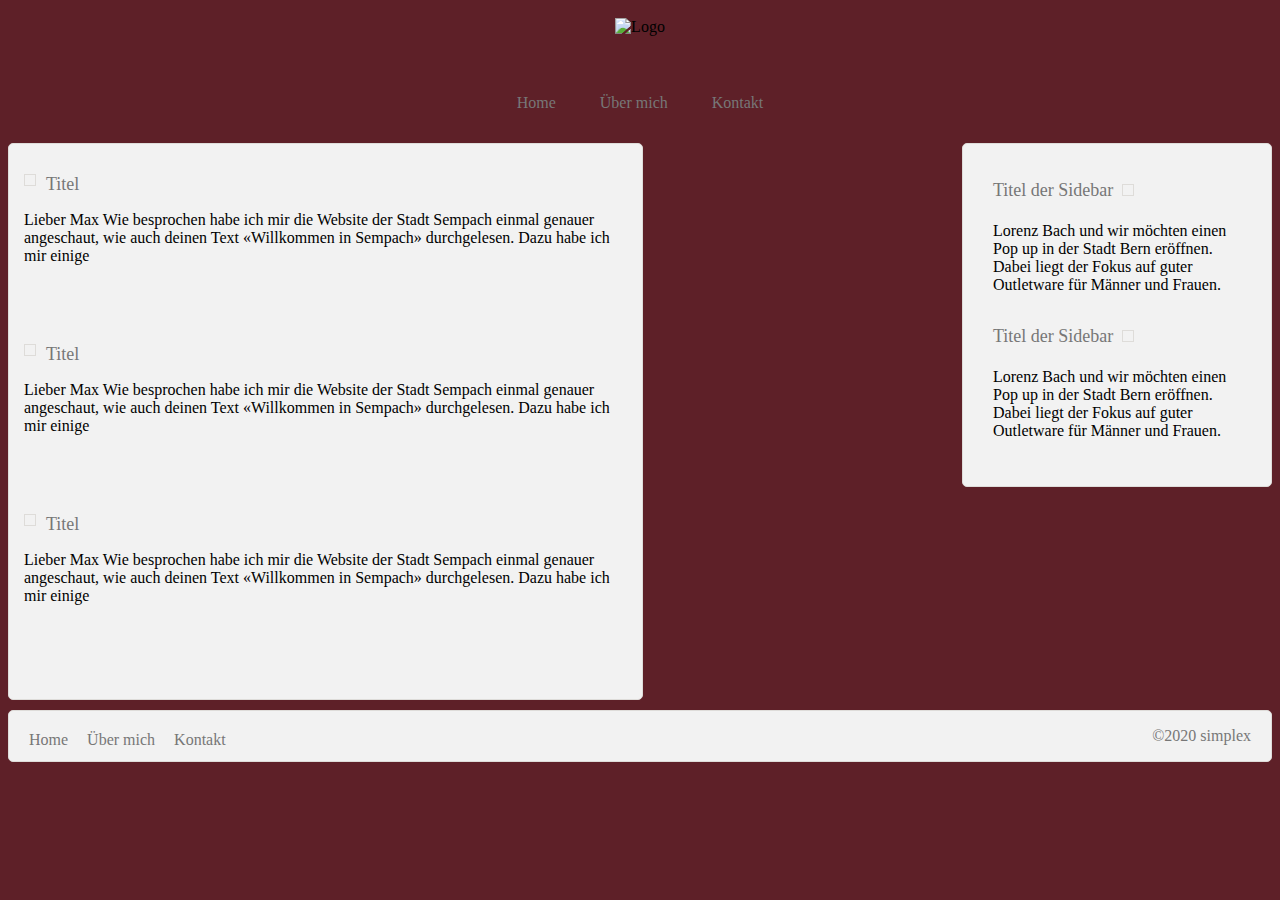
==== index.html @ 1dd3f17b "First Commit" ====
<!DOCTYPE html>

<html>

	<head>
		<link rel="stylesheet" href="style.css" type="text/css">
		<title>HTML | Home</title>
		<meta charset ="utf-8">
	</head>
	
	<body>
		<div id="">
			<header><img src="bilder/logo4.jpeg" alt="Logo"></header>
			
			<nav>
				<ul>
					<li><a href="index.html">Home</a></li>
					<li><a href="ueber mich.html">Über mich</a></li>
					<li><a href="kontakt.html">Kontakt</a></li>
				</ul>
			</nav>
			
			<section>
				<div class="article">
					<img src="bilder/logo3.jpeg" alt="">
					<a href="#">Titel</a>
					<p>Lieber Max Wie besprochen habe ich mir die Website der Stadt Sempach einmal genauer angeschaut, wie auch deinen Text «Willkommen in Sempach» durchgelesen. Dazu habe ich mir einige
					</p>
				</div>
				<div class="article">
					<img src="bilder/logo3.jpeg" alt="">
					<a href="#">Titel</a>
					<p>Lieber Max Wie besprochen habe ich mir die Website der Stadt Sempach einmal genauer angeschaut, wie auch deinen Text «Willkommen in Sempach» durchgelesen. Dazu habe ich mir einige
					</p>
				</div>
				<div class="article">
					<img src="bilder/logo3.jpeg" alt="">
					<a href="#">Titel</a>
					<p>Lieber Max Wie besprochen habe ich mir die Website der Stadt Sempach einmal genauer angeschaut, wie auch deinen Text «Willkommen in Sempach» durchgelesen. Dazu habe ich mir einige
					</p>
				</div>
			</section>
			
			<aside>
				<div class="sidebar">
					<a href="#">Titel der Sidebar</a>
					<img src="bilder/logo4.jpeg" alt="">
					<p>Lorenz Bach und wir möchten einen Pop up in der Stadt Bern eröffnen. Dabei liegt der Fokus auf guter Outletware für Männer und Frauen. </P>
				</div>
				<div class="sidebar">
					<a href="#">Titel der Sidebar</a>
					<img src="bilder/logo4.jpeg" alt="">
					<p>Lorenz Bach und wir möchten einen Pop up in der Stadt Bern eröffnen. Dabei liegt der Fokus auf guter Outletware für Männer und Frauen. </P>
				</div>
			</aside>
			<footer>
				<ul>
					<li><a href="index.html">Home</a></li>
					<li><a href="ueber mich.html">Über mich</a></li>
					<li><a href="kontakt.html">Kontakt</a></li>
				</ul>
				<p><a href="#">&copy;2020 simplex</a></p>
			</footer>
		<div>
	</body>


</html>
---- style.css ----
#Josua {
  width: 960px;
  margin-right: auto;
  margin-left: auto;
  font-size: 16px;
  font-family: arial, sans-serif;
}

body {
  background-color: #5e2028;
}

header {
  padding-top: 10px;
  padding-bottom: 10px;
  height: 50px;
  text-align: center;
}

nav {
  text-align: center;
}

nav ul {
  list-style-type: none;
}

nav li {
  display: inline;
  margin-right: 40px;
}

a {
  color: #777;
  text-decoration: none;
}

section {
  width: 603px;
  float: left;
  padding: 15px;
  margin-top: 15px;
  margin-right: 15px;
  background-color: #f2f2f2;
  border: 1px solid #dedcd9;
  border-radius: 5px;
  margin-bottom: 10px;
}

.article {
  height: 120px;
  margin-top: 15px;
  margin-bottom: 50px;
}

.article img {
  float: left;
  padding: 5px;
  margin-right: 10px;
  border: 1px solid #dedcd9;
}

.article a {
  font-size: 18px;
}

aside {
  width: 258px;
  float: right;
  padding: 25px;
  margin-top: 15px;
  background-color: #f2f2f2;
  border: 1px solid #dedcd9;
  border-radius: 5px;
  margin-bottom: 10px;
}

.sidebar img {
  padding: 5px;
  margin-top: 15px;
  border: 1px solid #dedcd9;
}

.sidebar a {
  font-size: 18px;
  padding: 5px;
}

.sidebar p {
  padding: 5px;
}

footer {
  background-color: #f2f2f2;
  border: 1px solid #dedcd9;
  border-radius: 5px;
  clear: both;
}

footer ul {
  float: left;
  list-style: none;
  padding: 0px;
  margin: 20px;
}

footer li {
  margin-right: 15px;
  display: inline;
}

footer p {
  text-align: right;
  margin-right: 20px;
  color: #777;
}

#Über#mich {
  margin: 15px;
}

#Über#mich hl {
  color: #777;
  padding-bottom: 10px;
}

#Kontakt {
  margin: 15px;
}

#Kontakt h1 {
  color: #777;
  padding-bottom: 10px;
}
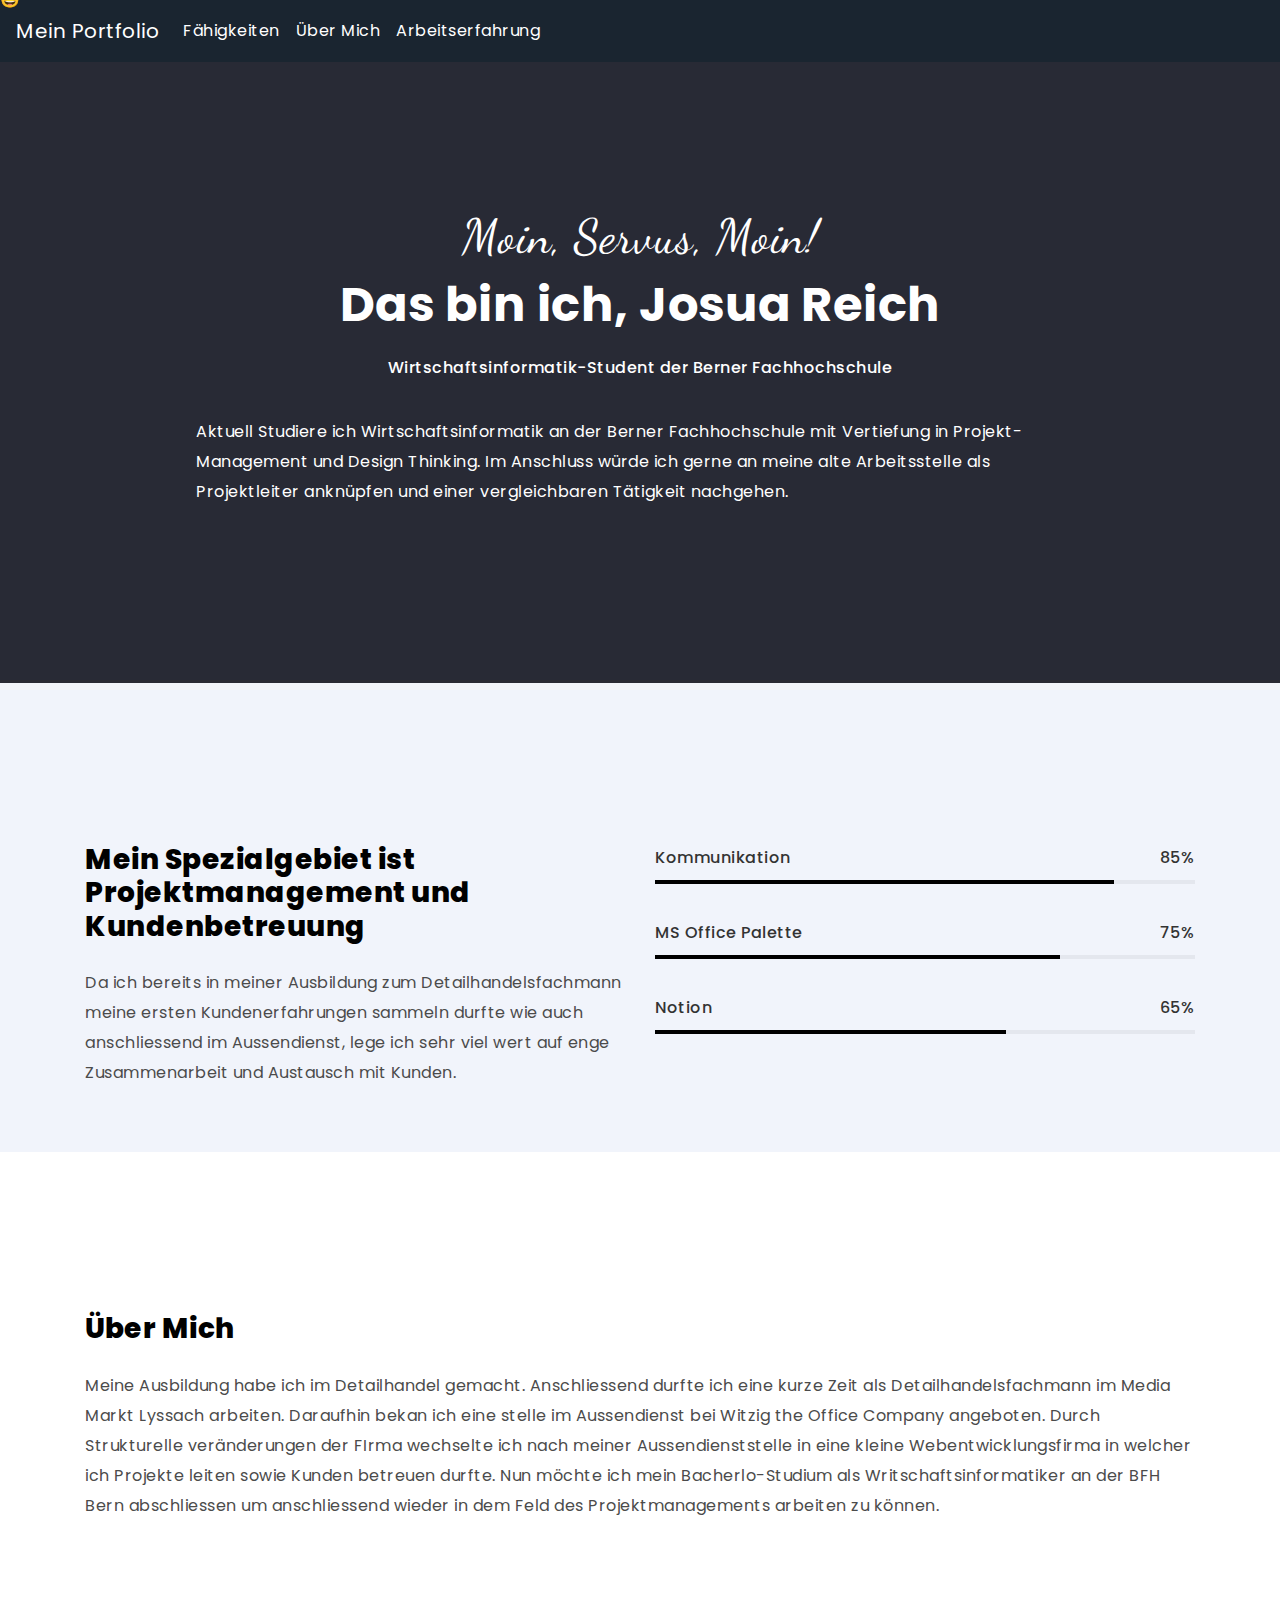
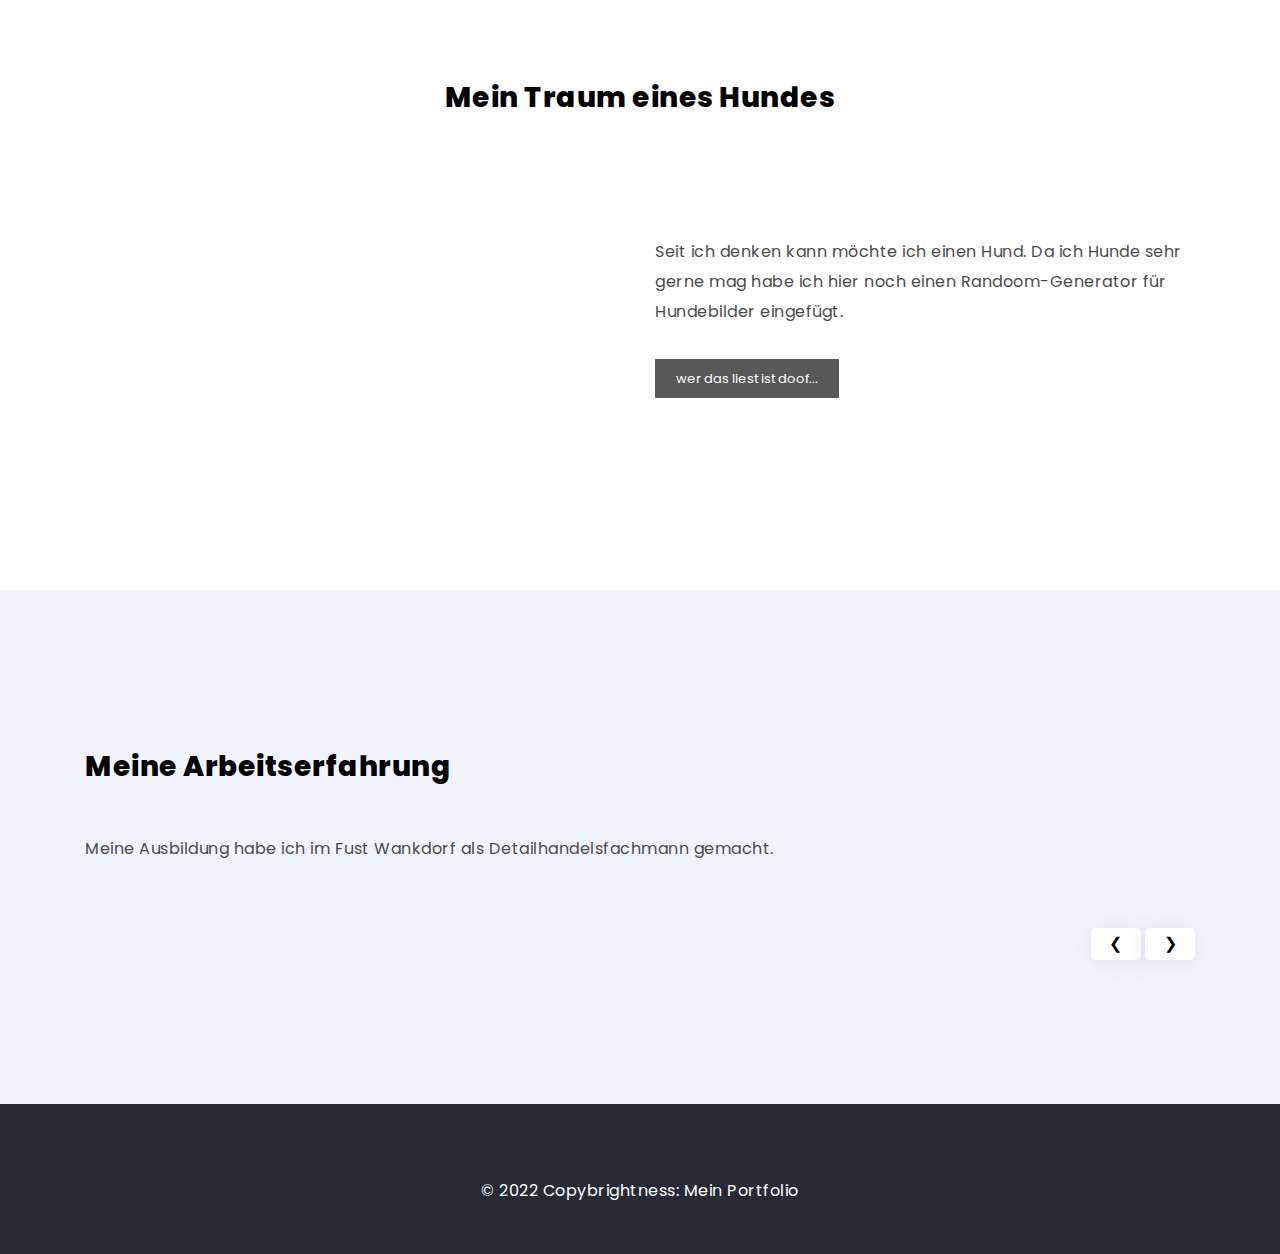
==== commit 9dbd3783: "Commit Homepage final" ====
--- a/index.html
+++ b/index.html
@@ -1,68 +1,298 @@
 <!DOCTYPE html>
-
-<html>
-
-	<head>
-		<link rel="stylesheet" href="style.css" type="text/css">
-		<title>HTML | Home</title>
-		<meta charset ="utf-8">
-	</head>
-	
-	<body>
-		<div id="">
-			<header><img src="bilder/logo4.jpeg" alt="Logo"></header>
-			
-			<nav>
-				<ul>
-					<li><a href="index.html">Home</a></li>
-					<li><a href="ueber mich.html">Über mich</a></li>
-					<li><a href="kontakt.html">Kontakt</a></li>
-				</ul>
-			</nav>
-			
-			<section>
-				<div class="article">
-					<img src="bilder/logo3.jpeg" alt="">
-					<a href="#">Titel</a>
-					<p>Lieber Max Wie besprochen habe ich mir die Website der Stadt Sempach einmal genauer angeschaut, wie auch deinen Text «Willkommen in Sempach» durchgelesen. Dazu habe ich mir einige
-					</p>
-				</div>
-				<div class="article">
-					<img src="bilder/logo3.jpeg" alt="">
-					<a href="#">Titel</a>
-					<p>Lieber Max Wie besprochen habe ich mir die Website der Stadt Sempach einmal genauer angeschaut, wie auch deinen Text «Willkommen in Sempach» durchgelesen. Dazu habe ich mir einige
-					</p>
-				</div>
-				<div class="article">
-					<img src="bilder/logo3.jpeg" alt="">
-					<a href="#">Titel</a>
-					<p>Lieber Max Wie besprochen habe ich mir die Website der Stadt Sempach einmal genauer angeschaut, wie auch deinen Text «Willkommen in Sempach» durchgelesen. Dazu habe ich mir einige
-					</p>
-				</div>
-			</section>
-			
-			<aside>
-				<div class="sidebar">
-					<a href="#">Titel der Sidebar</a>
-					<img src="bilder/logo4.jpeg" alt="">
-					<p>Lorenz Bach und wir möchten einen Pop up in der Stadt Bern eröffnen. Dabei liegt der Fokus auf guter Outletware für Männer und Frauen. </P>
-				</div>
-				<div class="sidebar">
-					<a href="#">Titel der Sidebar</a>
-					<img src="bilder/logo4.jpeg" alt="">
-					<p>Lorenz Bach und wir möchten einen Pop up in der Stadt Bern eröffnen. Dabei liegt der Fokus auf guter Outletware für Männer und Frauen. </P>
-				</div>
-			</aside>
-			<footer>
-				<ul>
-					<li><a href="index.html">Home</a></li>
-					<li><a href="ueber mich.html">Über mich</a></li>
-					<li><a href="kontakt.html">Kontakt</a></li>
-				</ul>
-				<p><a href="#">&copy;2020 simplex</a></p>
-			</footer>
-		<div>
-	</body>
-
-
-</html>+<html lang="en">
+  <head>
+    <meta charset="UTF-8" />
+    <meta name="viewport" content="width=device-width, initial-scale=1.0" />
+    <link
+      rel="stylesheet"
+      href="https://cdn.jsdelivr.net/npm/bootstrap@4.0.0/dist/css/bootstrap.min.css"
+      integrity="sha384-Gn5384xqQ1aoWXA+058RXPxPg6fy4IWvTNh0E263XmFcJlSAwiGgFAW/dAiS6JXm"
+      crossorigin="anonymous"
+    />
+    <link rel="preconnect" href="https://fonts.googleapis.com" />
+    <link rel="preconnect" href="https://fonts.gstatic.com" crossorigin />
+    <link
+      href="https://fonts.googleapis.com/css2?family=Dancing+Script:wght@400;600&family=Poppins:wght@200;300;400;500;600;700;800&display=swap"
+      rel="stylesheet"
+    />
+    <link rel="stylesheet" href="style.css" />
+    <title>Mein Portfolio</title>
+  </head>
+  <body>
+    <!-- navbar -->
+
+    <nav class="navbar navbar-expand-lg navbar-light">
+      <a class="navbar-brand" href="index.html">Mein Portfolio</a>
+
+      <div class="justify-content-end" id="navbarNav">
+        <ul class="navbar-nav">
+          <li class="nav-item active">
+            <a class="nav-link" href="#skills">Fähigkeiten</a>
+          </li>
+          <li class="nav-item">
+            <a class="nav-link" href="#1234567">Über Mich</a>
+          </li>
+          <li class="nav-item">
+            <a class="nav-link" href="#experience">Arbeitserfahrung</a>
+          </li>
+        </ul>
+      </div>
+    </nav>
+
+    <section class="heading">
+      <div class="container">
+        <div class="row justify-content-center">
+          <div class="col-md-10 mt-10 mb-10">
+            <div>
+              <div class="text-center">
+                <p class="there">Moin, Servus, Moin!</p>
+                <div class="mt-4 mb-4">
+                  <h3 class="font-weight-bold">Das bin ich, Josua Reich</h3>
+                </div>
+                <h6 class="mb-4">
+                  Wirtschaftsinformatik-Student der Berner Fachhochschule
+                </h6>
+              </div>
+              <p class="p-3">
+                Aktuell Studiere ich Wirtschaftsinformatik an der Berner
+                Fachhochschule mit Vertiefung in Projekt-Management und Design
+                Thinking. Im Anschluss würde ich gerne an meine alte
+                Arbeitsstelle als Projektleiter anknüpfen und einer
+                vergleichbaren Tätigkeit nachgehen.
+              </p>
+            </div>
+          </div>
+        </div>
+      </div>
+    </section>
+    <!-- skills -->
+    <section class="clr_section">
+      <div class="container">
+        <div class="row justify-content-center" id="skills">
+          <div class="col-md-6 skills_title mt-10 mb-5">
+            <h3>
+              Mein Spezialgebiet ist <br />
+              Projektmanagement und <br />
+              Kundenbetreuung
+            </h3>
+            <div class="text mt-4">
+              <p>
+                Da ich bereits in meiner Ausbildung zum Detailhandelsfachmann
+                meine ersten Kundenerfahrungen sammeln durfte wie auch
+                anschliessend im Aussendienst, lege ich sehr viel wert auf enge
+                Zusammenarbeit und Austausch mit Kunden.
+              </p>
+            </div>
+          </div>
+          <div class="col-md-6 mt-10">
+            <div
+              class="right wow fadeInLeft"
+              data-wow-duration="1.5s"
+              data-wow-delay=".2s"
+              style="
+                visibility: visible;
+                animation-duration: 1.5s;
+                animation-delay: 0.2s;
+                animation-name: fadeInLeft;
+              "
+            >
+              <div class="tokyo_progress">
+                <div class="progress_inner" data-value="95">
+                  <span>
+                    <span class="label">Kommunikation</span>
+                    <span class="number">85%</span></span
+                  >
+                  <div class="background">
+                    <div class="bar open">
+                      <div class="bar_in" style="width: 85%"></div>
+                    </div>
+                  </div>
+                </div>
+                <div class="progress_inner" data-value="80">
+                  <span>
+                    <span class="label">MS Office Palette</span>
+                    <span class="number">75%</span>
+                  </span>
+                  <div class="background">
+                    <div class="bar open">
+                      <div class="bar_in" style="width: 75%"></div>
+                    </div>
+                  </div>
+                </div>
+                <div class="progress_inner" data-value="90">
+                  <span>
+                    <span class="label">Notion</span>
+                    <span class="number">65%</span></span
+                  >
+                  <div class="background">
+                    <div class="bar open">
+                      <div class="bar_in" style="width: 65%"></div>
+                    </div>
+                  </div>
+                </div>
+              </div>
+            </div>
+          </div>
+        </div>
+      </div>
+    </section>
+
+    <section class="about-section mb-10" ID="1234567">
+      <div class="container about_title">
+        <div class="row justify-content-center">
+          <div class="col-md-12 about_title mt-10 mb-10">
+            <h3>Über Mich</h3>
+            <div class="text mt-4">
+              <p>
+                Meine Ausbildung habe ich im Detailhandel gemacht. Anschliessend
+                durfte ich eine kurze Zeit als Detailhandelsfachmann im Media
+                Markt Lyssach arbeiten. Daraufhin bekan ich eine stelle im
+                Aussendienst bei Witzig the Office Company angeboten. Durch
+                Strukturelle veränderungen der FIrma wechselte ich nach meiner
+                Aussendienststelle in eine kleine Webentwicklungsfirma in
+                welcher ich Projekte leiten sowie Kunden betreuen durfte. Nun
+                möchte ich mein Bacherlo-Studium als Writschaftsinformatiker an
+                der BFH Bern abschliessen um anschliessend wieder in dem Feld
+                des Projektmanagements arbeiten zu können.
+              </p>
+            </div>
+          </div>
+        </div>
+        <h3 class="text-center mb-5">Mein Traum eines Hundes</h3>
+        <div class="row justify-content-center">
+          <div class="col-md-6 dog_imgs">
+            <img src="" id="dog_image" class="img-fluid" />
+          </div>
+          <div class="col-md-6 about_title mt-5 mb-5">
+            <div class="text mt-4">
+              <p>
+                Seit ich denken kann möchte ich einen Hund. Da ich Hunde sehr
+                gerne mag habe ich hier noch einen Randoom-Generator für
+                Hundebilder eingefügt.
+              </p>
+            </div>
+            <button class="btn btns mt-3" id="change_image"></button>
+          </div>
+        </div>
+      </div>
+    </section>
+
+    <section class="clr_section">
+      <div class="container">
+        <div class="row justify-content-center" id="experience">
+          <div class="col-md-12 about_title mt-10 mb-10">
+            <h3>Meine Arbeitserfahrung</h3>
+            <div class="text mt-5">
+              <p class="mySlides">
+                Meine Ausbildung habe ich im Fust Wankdorf als
+                Detailhandelsfachmann gemacht.
+              </p>
+              <p class="mySlides">
+                Nach Meiner Lehre bin ich für eine kurze Zeit als
+                Detailhandelsfachmann zu MediaMarkt gewechselt. Anschliessend
+                habe ich im Aussendienst begonnen zu Arbeiten.
+              </p>
+              <p class="mySlides">
+                Während ich mein Studium begann durfte ich eine Stelle als
+                Projektleiter bei Kirchenweb wahrnehmen welche ich anfang des
+                Jahres 2022 gekündigt habe und mich entschied mein
+                Teilzeit-Studium auf Vollzeit zu wechseln und an der Berner
+                Fachhochschule in Wirtschaftsinformatik abzuschliessen.
+              </p>
+              <div class="mt-5 float-right">
+                <button class="slider_btns" onclick="arrows(-1)">
+                  &#10094;
+                </button>
+                <button class="slider_btns" onclick="arrows(1)">
+                  &#10095;
+                </button>
+              </div>
+            </div>
+          </div>
+        </div>
+      </div>
+    </section>
+
+    <div class="cursor"></div>
+
+    <!-- Footer -->
+    <footer class="page-footer font-small blue pt-4">
+      <div class="footer-copyright text-center p-5">
+        © 2022 Copybrightness:
+        <a href="/"> Mein Portfolio</a>
+      </div>
+      <!-- Copyright -->
+    </footer>
+
+    <script>
+      document.getElementById("change_image").onclick = getRandomDogImage;
+
+      async function getRandomDogImage() {
+        let btn = document.getElementById("change_image");
+        btn.innerText = "wer das liest ist doof...";
+        btn.setAttribute("disabled", true);
+        fetch("https://dog.ceo/api/breeds/image/random")
+          .then((response) => response.json())
+          .then((data) => {
+            if (data.status == "success") {
+              btn.innerText = "Anderer Hund";
+              document.getElementById("dog_image").src = data.message;
+              btn.removeAttribute("disabled");
+            } else {
+              alert("ERROR WHILE FETCHING IMAGE");
+            }
+          });
+      }
+
+      getRandomDogImage();
+
+      var slideIndex = 1;
+      showDivs(slideIndex);
+
+      function arrows(n) {
+        showDivs((slideIndex += n));
+      }
+
+      function showDivs(n) {
+        var i;
+        var mySlides = document.getElementsByClassName("mySlides");
+        if (n > mySlides.length) {
+          slideIndex = 1;
+        }
+        if (n < 1) {
+          slideIndex = mySlides.length;
+        }
+        for (i = 0; i < mySlides.length; i++) {
+          mySlides[i].style.display = "none";
+        }
+        mySlides[slideIndex - 1].style.display = "block";
+      }
+
+      var cursor = document.querySelector(".cursor");
+      var a = document.querySelectorAll("a");
+
+      document.addEventListener("mousemove", function (e) {
+        var x = e.clientX;
+        var y = e.clientY;
+        cursor.style.transform = `translate3d(calc(${e.clientX}px - 50%), calc(${e.clientY}px - 50%), 0)`;
+      });
+
+      document.addEventListener("mousedown", function () {
+        cursor.classList.add("click");
+      });
+
+      document.addEventListener("mouseup", function () {
+        cursor.classList.remove("click");
+      });
+
+      a.forEach((item) => {
+        item.addEventListener("mouseover", () => {
+          cursor.classList.add("hover");
+        });
+        item.addEventListener("mouseleave", () => {
+          cursor.classList.remove("hover");
+        });
+      });
+    </script>
+  </body>
+</html>
--- a/style.css
+++ b/style.css
@@ -1,134 +1,187 @@
-#Josua {
-  width: 960px;
-  margin-right: auto;
-  margin-left: auto;
+body {
+  font-family: poppins;
   font-size: 16px;
-  font-family: arial, sans-serif;
+  line-height: 30px;
+  letter-spacing: 0.5px;
+  word-wrap: break-word;
+  font-weight: 400;
+  color: #4b4b4b;
+}
+body,
+html {
+  scroll-behavior: smooth;
+}
+.mt-10 {
+  margin-top: 10rem !important;
+}
+.mb-10 {
+  margin-bottom: 9rem !important;
+}
+ul li {
+  list-style-type: none;
+}
+.there {
+  font-family: "Dancing Script", cursive !important;
+  font-size: 3rem;
+}
+.heading h3 {
+  font-size: 3rem;
+}
+.heading {
+  background-color: #282a35;
+  color: white;
+}
+.navbar {
+  background: #1a2530 !important;
+}
+.navbar-brand,
+.nav-link {
+  color: white !important;
+}
+h4 {
+  font-weight: bold;
+  color: #5e3737;
+}
+.dog_imgs img {
+  box-shadow: 0 0 40px rgb(0 0 0 / 20%);
+}
+.btns {
+  background-color: #000;
+  border-color: #000;
+  text-decoration: none;
+  color: #fff;
+  border: 2px solid black;
+  border-radius: inherit;
+  display: inline-block;
+  padding: 8px 19px;
+  font-size: 13px;
+  font-family: poppins;
+  -webkit-transition: all 0.3s ease;
+  -moz-transition: all 0.3s ease;
+  -ms-transition: all 0.3s ease;
+  -o-transition: all 0.3s ease;
+  transition: all 0.3s ease;
+}
+.btns:hover {
+  background-color: transparent;
+  border: 2px solid black;
+  color: black;
+}
+footer {
+  background-color: #282a35;
+  color: white;
+}
+a {
+  color: white;
+}
+a:hover {
+  color: white;
+  text-decoration: none;
+}
+.arrows {
+  padding: 4px 10px !important;
+  font-size: 13px !important;
+}
+.clr_section {
+  background-color: #f1f4fb;
+}
+.slider_btns {
+  border: none;
+  cursor: pointer;
+  background: white;
+  width: 50px;
+  box-shadow: rgb(0 0 0 / 8%) 0 3px 28px;
+  border-radius: 5px;
+}
+.slider_btns:focus {
+  border: none;
+  outline: none;
+}
+.img-btn {
+  background-color: #8908b3 !important;
+  border: 1px solid #8908b3 !important;
+}
+.skills_title h3 {
+  font-weight: 800;
+  color: black;
+  font-family: poppins;
+}
+.about-section {
+  background-color: white;
+}
+.about_title h3 {
+  font-weight: 800;
+  color: black;
+  font-family: poppins;
+}
+.about_title .text {
+  padding-top: 2px;
+  display: flow-root;
+}
+.about_title .text span {
+  color: black;
+}
+.tokyo_progress {
+  width: 100%;
+  height: auto;
+  clear: both;
+  float: left;
+}
+.progress_inner {
+  width: 100%;
+  margin-bottom: 34px;
+}
+.progress_inner > span {
+  margin: 0 0 7px;
+  width: 100%;
+  display: block;
+  text-align: left;
+  font-family: poppins;
+  font-weight: 500;
+  color: #333;
+}
+.progress_inner .background {
+  background: rgba(0, 0, 0, 0.05);
+  width: 100%;
+  min-width: 100%;
+  position: relative;
+  height: 4px;
+}
+.progress_inner .background .bar.open {
+  -webkit-animation: wow 1.5s cubic-bezier(0.165, 0.84, 0.44, 1);
+  -moz-animation: wow 1.5s cubic-bezier(0.165, 0.84, 0.44, 1);
+  animation: wow 1.5s cubic-bezier(0.165, 0.84, 0.44, 1);
+  width: 100%;
+}
+.progress_inner .background .bar {
+  width: 0;
+  height: 100%;
+}
+.shane_tm_all_wrap[data-color="black"] .progress_inner .background .bar_in {
+  background: #000;
+}
+.progress_inner .background .bar_in {
+  height: 100%;
+  background: #000;
+  width: 0;
+  overflow: hidden;
+}
+.progress_inner span.number {
+  float: right;
 }
 
-body {
-  background-color: #5e2028;
+.cursor {
+  width: 30px;
+  height: 30px;
+  transition: all 200ms ease-out;
+  position: fixed;
+  pointer-events: none;
+  left: 0;
+  top: 0;
+
+  transform: translate(calc(-50% + 15px), -50%);
 }
 
-header {
-  padding-top: 10px;
-  padding-bottom: 10px;
-  height: 50px;
-  text-align: center;
+.cursor:before {
+  content: "\01F600";
 }
-
-nav {
-  text-align: center;
-}
-
-nav ul {
-  list-style-type: none;
-}
-
-nav li {
-  display: inline;
-  margin-right: 40px;
-}
-
-a {
-  color: #777;
-  text-decoration: none;
-}
-
-section {
-  width: 603px;
-  float: left;
-  padding: 15px;
-  margin-top: 15px;
-  margin-right: 15px;
-  background-color: #f2f2f2;
-  border: 1px solid #dedcd9;
-  border-radius: 5px;
-  margin-bottom: 10px;
-}
-
-.article {
-  height: 120px;
-  margin-top: 15px;
-  margin-bottom: 50px;
-}
-
-.article img {
-  float: left;
-  padding: 5px;
-  margin-right: 10px;
-  border: 1px solid #dedcd9;
-}
-
-.article a {
-  font-size: 18px;
-}
-
-aside {
-  width: 258px;
-  float: right;
-  padding: 25px;
-  margin-top: 15px;
-  background-color: #f2f2f2;
-  border: 1px solid #dedcd9;
-  border-radius: 5px;
-  margin-bottom: 10px;
-}
-
-.sidebar img {
-  padding: 5px;
-  margin-top: 15px;
-  border: 1px solid #dedcd9;
-}
-
-.sidebar a {
-  font-size: 18px;
-  padding: 5px;
-}
-
-.sidebar p {
-  padding: 5px;
-}
-
-footer {
-  background-color: #f2f2f2;
-  border: 1px solid #dedcd9;
-  border-radius: 5px;
-  clear: both;
-}
-
-footer ul {
-  float: left;
-  list-style: none;
-  padding: 0px;
-  margin: 20px;
-}
-
-footer li {
-  margin-right: 15px;
-  display: inline;
-}
-
-footer p {
-  text-align: right;
-  margin-right: 20px;
-  color: #777;
-}
-
-#Über#mich {
-  margin: 15px;
-}
-
-#Über#mich hl {
-  color: #777;
-  padding-bottom: 10px;
-}
-
-#Kontakt {
-  margin: 15px;
-}
-
-#Kontakt h1 {
-  color: #777;
-  padding-bottom: 10px;
-}
